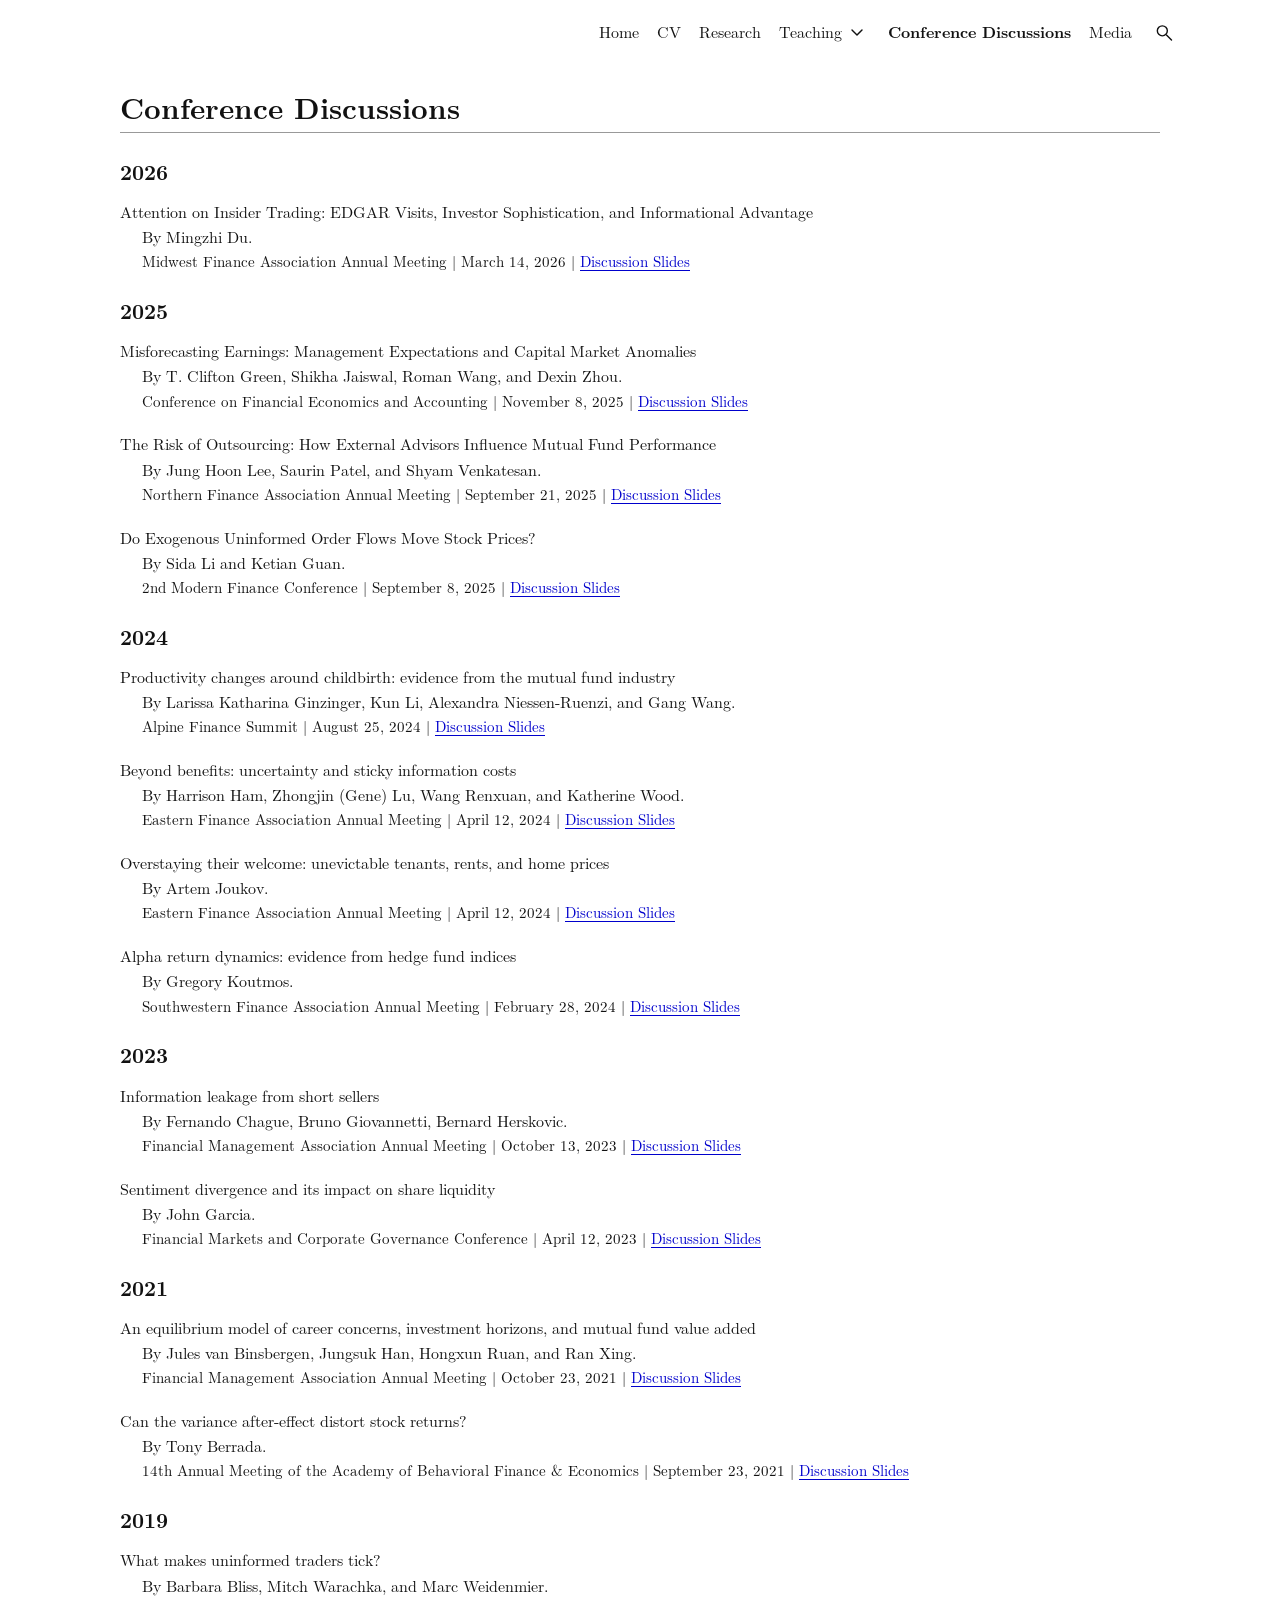
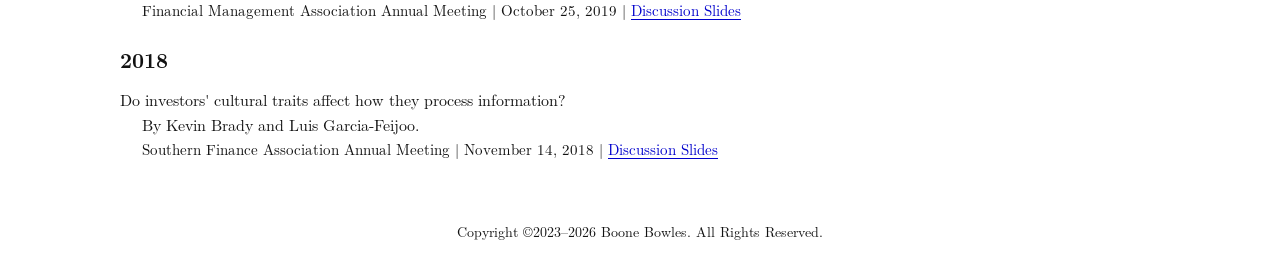
==== conference-discussions/index.html @ 78ef9625 "Update academic website" ====
<!doctype html>
<html lang="en">
<head>
  <meta charset="utf-8">
  <meta name="robots" content="noindex, follow">
  <meta name="viewport" content="width=device-width, initial-scale=1">
  <title>Conference Discussions | Boone Bowles</title>
  <meta name="description" content="Conference paper discussions by Boone Bowles, with discussion slides and links to finance conference programs.">
  <link rel="canonical" href="https://boonebowles.github.io/conference-discussions/">
  <meta property="og:title" content="Conference Discussions | Boone Bowles">
  <meta property="og:description" content="Conference paper discussions by Boone Bowles, with discussion slides and links to finance conference programs.">
  <meta property="og:type" content="website">
  <meta property="og:url" content="https://boonebowles.github.io/conference-discussions/">
  <meta property="og:image" content="https://boonebowles.github.io/assets/boone-bowles.png">
  
  <link rel="icon" href="/assets/favicon.svg" type="image/svg+xml">
  <link rel="stylesheet" href="/assets/fonts/fonts.css?v=7856ff3ea1a6">
  <link rel="stylesheet" href="/assets/site.css?v=01a193c86536">
  <script src="/assets/site.js?v=bcd857349e4c" defer></script>
</head>
<body data-base="">
  <a class="skip-link" href="#main">Skip to main content</a>
  <header class="site-header">
    <button class="icon-button menu-toggle" type="button" aria-label="Open navigation" aria-expanded="false" aria-controls="site-nav" hidden>
      <svg viewBox="0 0 24 24" aria-hidden="true"><path d="M4 6h16M4 12h16M4 18h16"/></svg>
    </button>
    <nav id="site-nav" aria-label="Main navigation">
      <a href="/" data-page="home">Home</a>
      <a href="/assets/boone-bowles-cv.pdf" target="_blank" rel="noopener noreferrer" title="Opens in a new tab">CV</a>
      <a href="/research/" data-page="research">Research</a>
      <div class="nav-teaching">
        <a href="/teaching/" data-page="teaching">Teaching</a>
        <button class="submenu-toggle icon-button" type="button" aria-label="Teaching pages" aria-expanded="false" aria-controls="teaching-menu" hidden>
          <svg viewBox="0 0 24 24" aria-hidden="true"><path d="m6 9 6 6 6-6"/></svg>
        </button>
        <div id="teaching-menu" class="submenu" hidden>
          <a href="/teaching/corporate-finance-mba/">Corporate Finance (MBA)</a>
          <a href="/teaching/finance-for-the-professional-online-mba/">Finance for the Professional (Flex-Online MBA)</a>
          <a href="/teaching/money/">Money &amp; Capital Markets</a>
          <a href="/teaching/boot-camp/">Boot Camp</a>
        </div>
      </div>
      <a href="/conference-discussions/" data-page="conference-discussions" aria-current="page">Conference Discussions</a>
      <a href="/media/" data-page="media">Media</a>
    </nav>
    <button class="icon-button search-toggle" type="button" aria-label="Search this site" hidden>
      <svg viewBox="0 0 24 24" aria-hidden="true"><circle cx="10" cy="10" r="6"/><path d="m15 15 6 6"/></svg>
    </button>
  </header>
  <main id="main" class="content-shell " tabindex="-1">
<h1>Conference Discussions</h1>

<section class="discussion-group" aria-labelledby="year-2026">

<h2 id="year-2026">2026</h2>

<article class="discussion"><p class="discussion-title">Attention on Insider Trading: EDGAR Visits, Investor Sophistication, and Informational Advantage</p><p>By Mingzhi Du.</p><p class="discussion-meta">Midwest Finance Association Annual Meeting | March 14, 2026 | <a href="/assets/slides/discussions/2026-03-14-attention-on-insider-trading.pdf" target="_blank" rel="noopener noreferrer" title="Opens in a new tab">Discussion Slides</a></p></article>

</section>

<section class="discussion-group" aria-labelledby="year-2025">

<h2 id="year-2025">2025</h2>

<article class="discussion"><p class="discussion-title">Misforecasting Earnings: Management Expectations and Capital Market Anomalies</p><p>By T. Clifton Green, Shikha Jaiswal, Roman Wang, and Dexin Zhou.</p><p class="discussion-meta">Conference on Financial Economics and Accounting | November 8, 2025 | <a href="/assets/slides/discussions/2025-11-08-misforecasting-earnings.pdf" target="_blank" rel="noopener noreferrer" title="Opens in a new tab">Discussion Slides</a></p></article>

<article class="discussion"><p class="discussion-title">The Risk of Outsourcing: How External Advisors Influence Mutual Fund Performance</p><p>By Jung Hoon Lee, Saurin Patel, and Shyam Venkatesan.</p><p class="discussion-meta">Northern Finance Association Annual Meeting | September 21, 2025 | <a href="/assets/slides/discussions/2025-09-21-the-risk-of-outsourcing.pdf" target="_blank" rel="noopener noreferrer" title="Opens in a new tab">Discussion Slides</a></p></article>

<article class="discussion"><p class="discussion-title">Do Exogenous Uninformed Order Flows Move Stock Prices?</p><p>By Sida Li and Ketian Guan.</p><p class="discussion-meta">2nd Modern Finance Conference | September 8, 2025 | <a href="/assets/slides/discussions/2025-09-08-uninformed-order-flows.pdf" target="_blank" rel="noopener noreferrer" title="Opens in a new tab">Discussion Slides</a></p></article>

</section>

<section class="discussion-group" aria-labelledby="year-2024">

<h2 id="year-2024">2024</h2>

<article class="discussion"><p class="discussion-title">Productivity changes around childbirth: evidence from the mutual fund industry</p><p>By Larissa Katharina Ginzinger, Kun Li, Alexandra Niessen-Ruenzi, and Gang Wang.</p><p class="discussion-meta">Alpine Finance Summit | August 25, 2024 | <a href="/assets/slides/discussions/2024-08-25-productivity-changes-around-childbirth.pdf" target="_blank" rel="noopener noreferrer" title="Opens in a new tab">Discussion Slides</a></p></article>

<article class="discussion"><p class="discussion-title">Beyond benefits: uncertainty and sticky information costs</p><p>By Harrison Ham, Zhongjin (Gene) Lu, Wang Renxuan, and Katherine Wood.</p><p class="discussion-meta">Eastern Finance Association Annual Meeting | April 12, 2024 | <a href="/assets/slides/discussions/2024-04-12-beyond-benefits.pdf" target="_blank" rel="noopener noreferrer" title="Opens in a new tab">Discussion Slides</a></p></article>

<article class="discussion"><p class="discussion-title">Overstaying their welcome: unevictable tenants, rents, and home prices</p><p>By Artem Joukov.</p><p class="discussion-meta">Eastern Finance Association Annual Meeting | April 12, 2024 | <a href="/assets/slides/discussions/2024-04-12-overstaying-their-welcome.pdf" target="_blank" rel="noopener noreferrer" title="Opens in a new tab">Discussion Slides</a></p></article>

<article class="discussion"><p class="discussion-title">Alpha return dynamics: evidence from hedge fund indices</p><p>By Gregory Koutmos.</p><p class="discussion-meta">Southwestern Finance Association Annual Meeting | February 28, 2024 | <a href="/assets/slides/discussions/2024-02-28-alpha-return-dynamics.pdf" target="_blank" rel="noopener noreferrer" title="Opens in a new tab">Discussion Slides</a></p></article>

</section>

<section class="discussion-group" aria-labelledby="year-2023">

<h2 id="year-2023">2023</h2>

<article class="discussion"><p class="discussion-title">Information leakage from short sellers</p><p>By Fernando Chague, Bruno Giovannetti, Bernard Herskovic.</p><p class="discussion-meta">Financial Management Association Annual Meeting | October 13, 2023 | <a href="/assets/slides/discussions/2023-10-13-information-leakage-from-short-sellers.pdf" target="_blank" rel="noopener noreferrer" title="Opens in a new tab">Discussion Slides</a></p></article>

<article class="discussion"><p class="discussion-title">Sentiment divergence and its impact on share liquidity</p><p>By John Garcia.</p><p class="discussion-meta">Financial Markets and Corporate Governance Conference | April 12, 2023 | <a href="/assets/slides/discussions/2023-04-12-sentiment-divergence-share-liquidity.pdf" target="_blank" rel="noopener noreferrer" title="Opens in a new tab">Discussion Slides</a></p></article>

</section>

<section class="discussion-group" aria-labelledby="year-2021">

<h2 id="year-2021">2021</h2>

<article class="discussion"><p class="discussion-title">An equilibrium model of career concerns, investment horizons, and mutual fund value added</p><p>By Jules van Binsbergen, Jungsuk Han, Hongxun Ruan, and Ran Xing.</p><p class="discussion-meta">Financial Management Association Annual Meeting | October 23, 2021 | <a href="/assets/slides/discussions/2021-10-23-career-concerns-mutual-funds.pdf" target="_blank" rel="noopener noreferrer" title="Opens in a new tab">Discussion Slides</a></p></article>

<article class="discussion"><p class="discussion-title">Can the variance after-effect distort stock returns?</p><p>By Tony Berrada.</p><p class="discussion-meta">14th Annual Meeting of the Academy of Behavioral Finance &amp; Economics | September 23, 2021 | <a href="/assets/slides/discussions/2021-09-23-variance-after-effect.pdf" target="_blank" rel="noopener noreferrer" title="Opens in a new tab">Discussion Slides</a></p></article>

</section>

<section class="discussion-group" aria-labelledby="year-2019">

<h2 id="year-2019">2019</h2>

<article class="discussion"><p class="discussion-title">What makes uninformed traders tick?</p><p>By Barbara Bliss, Mitch Warachka, and Marc Weidenmier.</p><p class="discussion-meta">Financial Management Association Annual Meeting | October 25, 2019 | <a href="/assets/slides/discussions/2019-10-25-uninformed-traders.pdf" target="_blank" rel="noopener noreferrer" title="Opens in a new tab">Discussion Slides</a></p></article>

</section>

<section class="discussion-group" aria-labelledby="year-2018">

<h2 id="year-2018">2018</h2>

<article class="discussion"><p class="discussion-title">Do investors' cultural traits affect how they process information?</p><p>By Kevin Brady and Luis Garcia-Feijoo.</p><p class="discussion-meta">Southern Finance Association Annual Meeting | November 14, 2018 | <a href="/assets/slides/discussions/2018-11-14-cultural-traits-information-processing.pdf" target="_blank" rel="noopener noreferrer" title="Opens in a new tab">Discussion Slides</a></p></article>

</section>
  </main>
  <footer class="site-footer">Copyright ©2023–2026 Boone Bowles. All Rights Reserved.</footer>
  <dialog id="site-search" aria-labelledby="search-title">
    <div class="search-heading"><h2 id="search-title">Search this site</h2><form method="dialog"><button class="icon-button" aria-label="Close search">×</button></form></div>
    <label for="search-input">Search pages, papers, courses, and discussions</label>
    <input id="search-input" type="search" autocomplete="off" placeholder="Search…">
    <p id="search-status" role="status" aria-live="polite"></p>
    <ul id="search-results"></ul>
  </dialog>
</body>
</html>
---- assets/fonts/fonts.css ----
/* Latin Modern is the serif family used by the CV. Local, unmodified fonts. */
@font-face {
  font-family: 'Latin Modern Roman';
  font-style: normal;
  font-weight: 400;
  font-display: swap;
  src: url(lmroman10-regular.otf) format('opentype');
}
@font-face {
  font-family: 'Latin Modern Roman';
  font-style: normal;
  font-weight: 700;
  font-display: swap;
  src: url(lmroman10-bold.otf) format('opentype');
}
@font-face {
  font-family: 'Latin Modern Roman';
  font-style: italic;
  font-weight: 400;
  font-display: swap;
  src: url(lmroman10-italic.otf) format('opentype');
}
---- assets/site.css ----
:root { color-scheme: light; --link: #0000cc; --rule: #999; }
* { box-sizing: border-box; }
html { scroll-padding-top: 80px; }
body { margin: 0; min-height: 100vh; min-height: 100svh; display: flex; flex-direction: column; background: #fff; color: #111; font-family: "Latin Modern Roman", Georgia, serif; font-size: 16px; line-height: 1.45; }
a, a:visited { color: var(--link); text-decoration: underline; text-decoration-thickness: 1px; text-underline-offset: 3px; }
button, input { font: inherit; }
button { cursor: pointer; }
:focus-visible { outline: 2px solid var(--link); outline-offset: 4px; }
[hidden] { display: none !important; }
.skip-link { position: fixed; top: -80px; left: 16px; padding: 12px; background: #fff; z-index: 100; }
.skip-link:focus { top: 8px; }
.site-header { position: sticky; top: 0; z-index: 20; width: 100%; min-height: 64px; display: flex; align-items: center; justify-content: flex-end; gap: 16px; padding: 0 max(24px, calc((100vw - 1080px) / 2)); background: #fff; }
#site-nav { display: flex; align-items: center; gap: 18px; font-size: 16px; }
#site-nav a, #site-nav a:visited { color: inherit; text-decoration: none; }
#site-nav > a, .nav-teaching > a { display: inline-block; padding: 7px 0; white-space: nowrap; }
#site-nav a[aria-current="page"], #site-nav a[data-active="true"] { font-weight: 700; }
.nav-teaching { position: relative; display: flex; align-items: center; gap: 2px; }
.icon-button { display: inline-flex; align-items: center; justify-content: center; border: 0; background: transparent; color: var(--link); width: 32px; height: 40px; padding: 6px; }
.site-header .icon-button { color: inherit; }
.icon-button svg { fill: none; stroke: currentColor; stroke-width: 1.7; stroke-linecap: round; stroke-linejoin: round; width: 21px; height: 21px; }
.submenu-toggle { width: 26px; padding: 3px; }
.submenu { position: absolute; top: 40px; right: 0; width: 320px; padding: 8px 0; background: #fff; border: 1px solid #ddd; box-shadow: 0 3px 10px #0001; }
.submenu a { display: block; padding: 10px 16px; line-height: 1.4; }
.submenu a:hover { background: #f6f6f6; }
.menu-toggle { display: none; }
.content-shell { width: calc(100% - 48px); max-width: 1040px; margin: 0 auto; padding: 26px 0 0; flex: 1 0 auto; }
h1, h2, h3 { font-family: inherit; line-height: 1.2; }
h1, h2 { margin: 0 0 22px; padding-bottom: 7px; border-bottom: 1px solid var(--rule); font-weight: 700; overflow-wrap: break-word; }
h1 { font-size: 29px; }
h2 { font-size: 26px; }
h3 { font-size: 19px; margin: 0 0 7px; font-weight: 700; }
p { margin: 0; }
p + p, ul + p, ol + p { margin-top: 18px; }
ul, ol { margin: 10px 0 0; padding-left: 26px; }
li + li { margin-top: 7px; }
li p, li p + p { margin: 0; }
.page-section + .page-section { margin-top: 36px; }
.page-section > h2 + ul, .page-section > h1 + ul { margin-top: 0; }
.paper { padding-left: 22px; }
.paper + .paper { margin-top: 24px; }
.paper-title { margin-left: -22px; }
.paper p + p { margin-top: 2px; }
.paper .resource-links { margin-top: 5px; }
.resource-links { font-size: 15px; }
.paper-abstract { margin-top: 5px; }
.paper-abstract summary, .instructor-note summary { width: fit-content; color: var(--link); cursor: pointer; font-size: 15px; text-decoration: underline; text-decoration-thickness: 1px; text-underline-offset: 3px; }
.paper-abstract > p, .instructor-note > p { max-width: 85ch; margin-top: 8px; }
.instructor-note { margin-top: 16px; }
.media-item + .media-item { margin-top: 24px; }
.media-meta { font-size: 15px; margin-top: 3px; }
.media-note { margin-top: 5px; }
.course-group { margin-top: 20px; }
.course-group + .course-group { margin-top: 26px; }
.course { margin: 14px 0 0 22px; }
.course-details { margin: 2px 0 0 22px; }
.evaluation-note, .catalog-note, .document-note, .award-note { font-size: 15px; }
.teaching-project + .teaching-project { margin-top: 24px; }
.teaching-project h3 a, .separator { font-weight: 400; }
.teaching-project p { margin-left: 22px; }
.program-line { margin: -10px 0 20px; }
.program-line + p { margin-top: 0; }
.document-note { margin-top: 8px; }
blockquote { margin: 18px 0 0 22px; max-width: 80ch; }
.discussion-group { margin-top: 26px; }
.discussion-group h2 { font-size: 21px; border: 0; margin-bottom: 16px; padding: 0; }
.discussion { margin: 0 0 21px; padding-left: 22px; }
.discussion-title { margin-left: -22px; }
.discussion p + p { margin-top: 2px; }
.discussion-meta { font-size: 15px; }
.home-page { padding-top: 24px; }
.home-layout { display: grid; grid-template-columns: 260px 1fr; gap: 40px; align-items: start; }
.portrait { display: block; width: 100%; height: auto; }
.home-bio { padding-top: 4px; }
.home-bio h1 { font-size: 34px; border: 0; padding: 0; margin-bottom: 18px; }
.home-bio > p, .home-bio > .affiliation { margin: 0 0 22px; }
.home-bio > :last-child { margin-bottom: 0; }
.affiliation p { margin: 0; }
.contact-links { font-size: 15px; }
.home-rule { height: 0; border: 0; border-top: 1px solid var(--rule); margin: 32px 0 0; }
.recent-updates { margin-top: 22px; font-size: 15px; }
.recent-updates h2 { margin-bottom: 14px; padding: 0; border: 0; font-size: 20px; font-weight: 400; }
.update-list { list-style: none; margin: 0; padding: 0; }
.update-list li { display: grid; grid-template-columns: 112px 1fr; gap: 18px; }
.update-list li + li { margin-top: 10px; }
.update-list time { color: #555; }
.update-list p { margin: 0; }
.update-date time, .update-status { display: block; }
.update-status { color: #555; font-size: 14px; font-style: italic; }
.update-program { white-space: nowrap; }
.updates-history-link { margin: 18px 0 0; }
.update-group { margin-top: 30px; }
.update-group .update-list li + li { margin-top: 18px; }
.site-footer { flex: 0 0 auto; padding: 40px 24px 20px; font-size: 14px; text-align: center; }
dialog { width: min(720px, calc(100vw - 32px)); max-height: 85vh; padding: 24px; border: 1px solid #aaa; background: #fff; color: #111; }
dialog::backdrop { background: #0005; }
.search-heading { display: flex; justify-content: space-between; align-items: start; gap: 16px; }
.search-heading h2 { font-size: 25px; border: 0; margin-bottom: 20px; }
.search-heading .icon-button { font: 28px Arial, sans-serif; }
#search-input { display: block; width: 100%; padding: 12px; margin: 12px 0; border: 1px solid #777; border-radius: 0; font-size: 16px; }
#search-results { list-style: none; padding: 0; }
#search-results li { margin: 20px 0; }
#search-results p { margin: 8px 0 0; }
#search-status { margin: 0; }
.not-found p { margin-top: 24px; }
@media (max-width: 767px) {
  body { font-size: 15px; }
  .site-header { min-height: 56px; justify-content: space-between; padding: 0 16px; }
  .menu-toggle { display: inline-flex; }
  body.js #site-nav { display: none; position: fixed; top: 56px; bottom: 0; left: 0; width: min(320px, 90vw); padding: 16px; align-items: stretch; flex-direction: column; gap: 8px; overflow-y: auto; background: #fff; box-shadow: 3px 5px 12px #0002; }
  body.js #site-nav.is-open { display: flex; }
  body:not(.js) #site-nav { flex-wrap: wrap; gap: 0; }
  #site-nav > a, .nav-teaching > a { white-space: normal; padding: 12px; }
  .nav-teaching { flex-wrap: wrap; }
  .nav-teaching > a { flex: 1; }
  .submenu { position: static; width: 100%; padding: 0 0 0 12px; box-shadow: none; border: 0; }
  .submenu a { padding: 12px; }
  .content-shell { padding-top: 20px; }
  h1 { font-size: 27px; }
  h2 { font-size: 24px; }
  .home-page { padding-top: 12px; }
  .home-layout { display: block; }
  .portrait { width: 70%; max-width: 245px; margin: 0 auto 26px; }
  .home-bio { padding: 0; }
  .home-bio h1 { font-size: 32px; }
  .home-bio > p, .home-bio > .affiliation { margin-bottom: 20px; }
  .home-rule { margin-top: 28px; }
  .update-list li { grid-template-columns: 1fr; gap: 2px; }
  .update-list li + li { margin-top: 14px; }
  .contact-links { font-size: 15px; }
  .site-footer { padding: 32px 16px 16px; font-size: 13px; }
  .content-shell a { overflow-wrap: anywhere; }
  .paper, .discussion { padding-left: 14px; }
  .paper-title, .discussion-title { margin-left: -14px; }
  .course { margin-left: 0; }
  .course-details, .teaching-project p, blockquote { margin-left: 14px; }
}
@media print {
  .site-header, dialog, .skip-link { display: none; }
  .content-shell { max-width: none; width: 100%; }
  .site-footer { margin-top: 32px; }
}
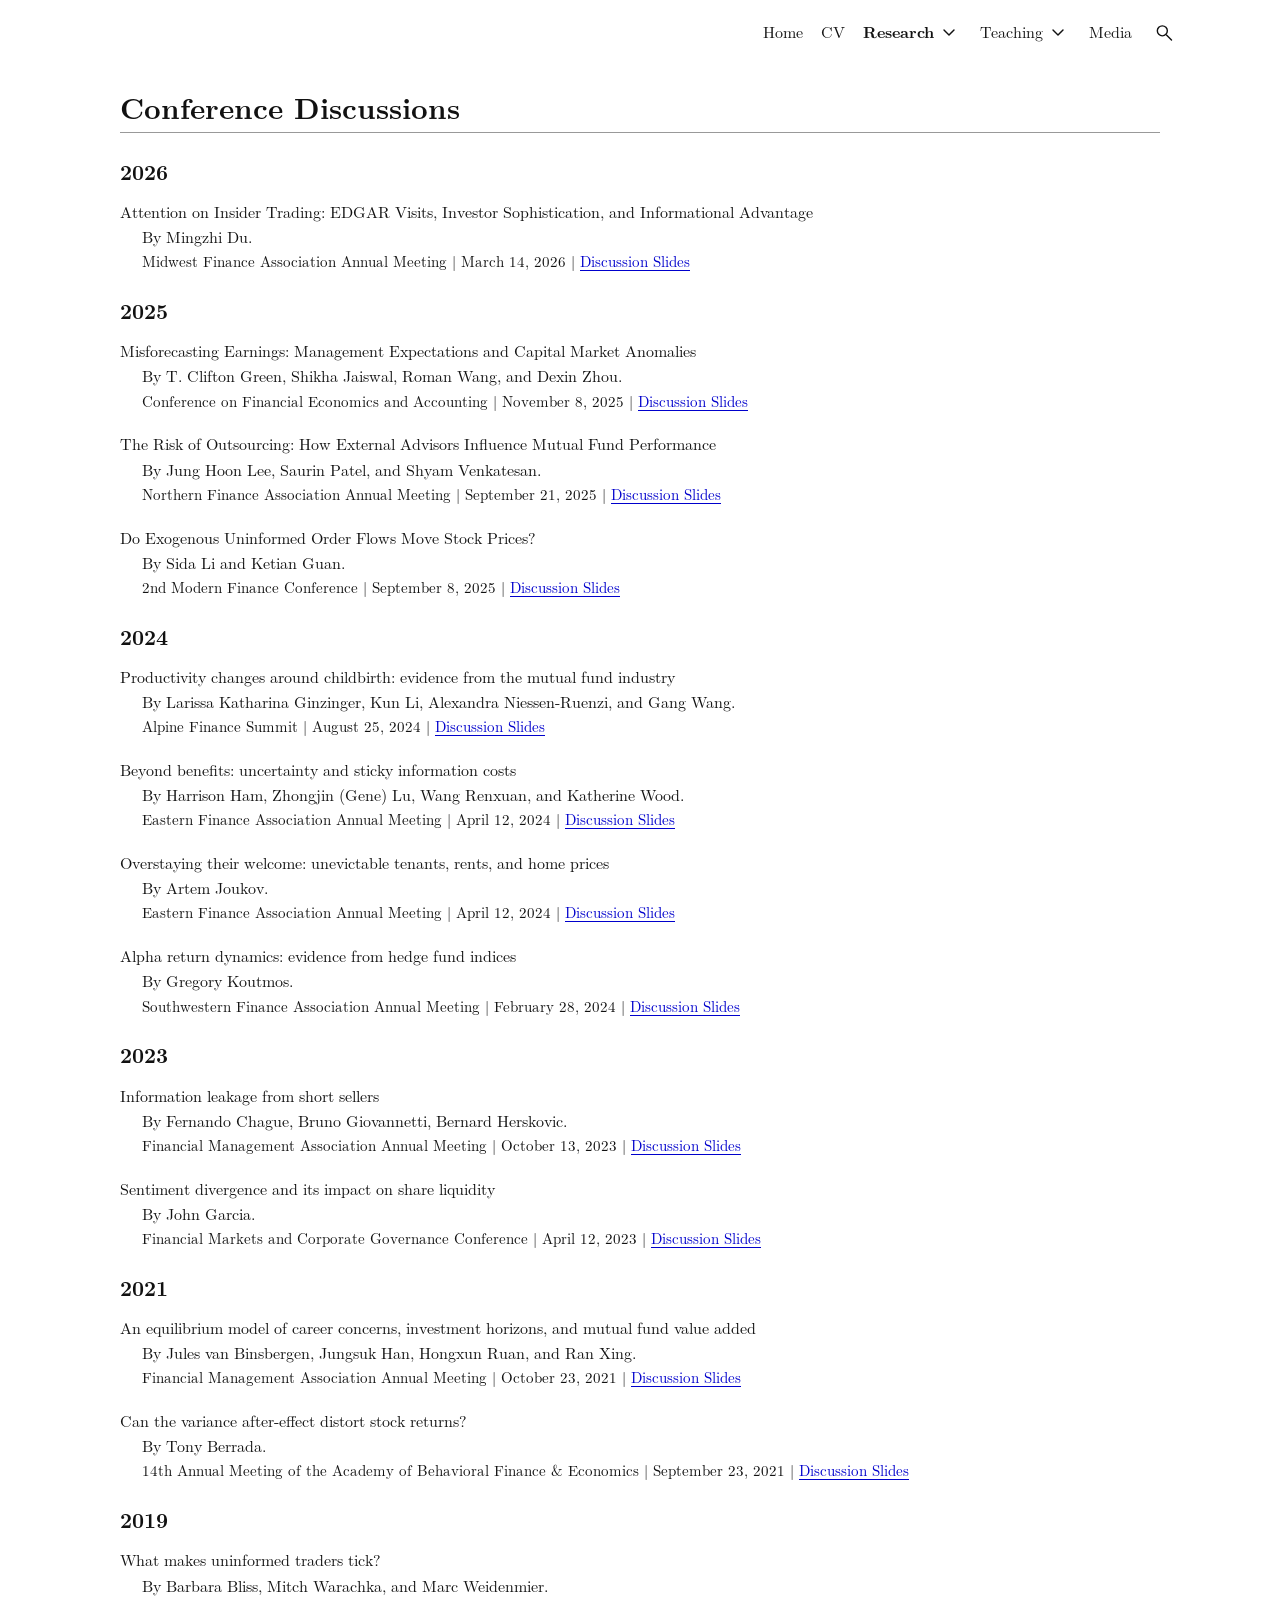
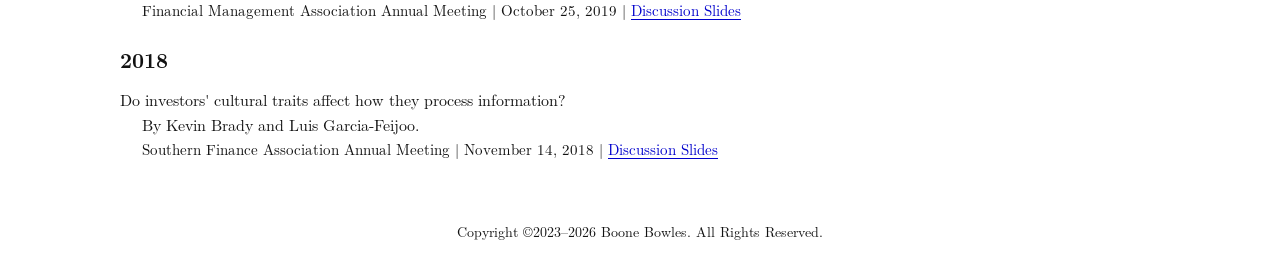
==== commit 9687f800: "Update academic website" ====
--- a/conference-discussions/index.html
+++ b/conference-discussions/index.html
@@ -2,21 +2,37 @@
 <html lang="en">
 <head>
   <meta charset="utf-8">
-  <meta name="robots" content="noindex, follow">
+  <script>
+  (() => {
+    if (!["www.boonebowles.com", "boonebowles.com"].includes(window.location.hostname)) return;
+    window.dataLayer = window.dataLayer || [];
+    window.gtag = function () { window.dataLayer.push(arguments); };
+    window.gtag('js', new Date());
+    window.gtag('config', 'G-X4S28CE4ZL', {
+      allow_google_signals: false,
+      allow_ad_personalization_signals: false,
+      cookie_domain: 'none'
+    });
+    const tag = document.createElement('script');
+    tag.async = true;
+    tag.src = 'https://www.googletagmanager.com/gtag/js?id=G-X4S28CE4ZL';
+    document.head.appendChild(tag);
+  })();
+  </script>
   <meta name="viewport" content="width=device-width, initial-scale=1">
   <title>Conference Discussions | Boone Bowles</title>
   <meta name="description" content="Conference paper discussions by Boone Bowles, with discussion slides and links to finance conference programs.">
-  <link rel="canonical" href="https://boonebowles.github.io/conference-discussions/">
+  <link rel="canonical" href="https://www.boonebowles.com/conference-discussions/">
   <meta property="og:title" content="Conference Discussions | Boone Bowles">
   <meta property="og:description" content="Conference paper discussions by Boone Bowles, with discussion slides and links to finance conference programs.">
   <meta property="og:type" content="website">
-  <meta property="og:url" content="https://boonebowles.github.io/conference-discussions/">
-  <meta property="og:image" content="https://boonebowles.github.io/assets/boone-bowles.png">
+  <meta property="og:url" content="https://www.boonebowles.com/conference-discussions/">
+  <meta property="og:image" content="https://www.boonebowles.com/assets/boone-bowles.png">
   
   <link rel="icon" href="/assets/favicon.svg" type="image/svg+xml">
   <link rel="stylesheet" href="/assets/fonts/fonts.css?v=7856ff3ea1a6">
-  <link rel="stylesheet" href="/assets/site.css?v=01a193c86536">
-  <script src="/assets/site.js?v=bcd857349e4c" defer></script>
+  <link rel="stylesheet" href="/assets/site.css?v=4bd4436f61a7">
+  <script src="/assets/site.js?v=d1ee5a890637" defer></script>
 </head>
 <body data-base="">
   <a class="skip-link" href="#main">Skip to main content</a>
@@ -27,8 +43,16 @@
     <nav id="site-nav" aria-label="Main navigation">
       <a href="/" data-page="home">Home</a>
       <a href="/assets/boone-bowles-cv.pdf" target="_blank" rel="noopener noreferrer" title="Opens in a new tab">CV</a>
-      <a href="/research/" data-page="research">Research</a>
-      <div class="nav-teaching">
+      <div class="nav-group">
+        <a href="/research/" data-page="research" data-active="true">Research</a>
+        <button class="submenu-toggle icon-button" type="button" aria-label="Research pages" aria-expanded="false" aria-controls="research-menu" hidden>
+          <svg viewBox="0 0 24 24" aria-hidden="true"><path d="m6 9 6 6 6-6"/></svg>
+        </button>
+        <div id="research-menu" class="submenu" hidden>
+          <a href="/conference-discussions/" data-page="conference-discussions" aria-current="page">Conference Discussions</a>
+        </div>
+      </div>
+      <div class="nav-group">
         <a href="/teaching/" data-page="teaching">Teaching</a>
         <button class="submenu-toggle icon-button" type="button" aria-label="Teaching pages" aria-expanded="false" aria-controls="teaching-menu" hidden>
           <svg viewBox="0 0 24 24" aria-hidden="true"><path d="m6 9 6 6 6-6"/></svg>
@@ -40,7 +64,6 @@
           <a href="/teaching/boot-camp/">Boot Camp</a>
         </div>
       </div>
-      <a href="/conference-discussions/" data-page="conference-discussions" aria-current="page">Conference Discussions</a>
       <a href="/media/" data-page="media">Media</a>
     </nav>
     <button class="icon-button search-toggle" type="button" aria-label="Search this site" hidden>
--- a/assets/site.css
+++ b/assets/site.css
@@ -12,9 +12,9 @@
 .site-header { position: sticky; top: 0; z-index: 20; width: 100%; min-height: 64px; display: flex; align-items: center; justify-content: flex-end; gap: 16px; padding: 0 max(24px, calc((100vw - 1080px) / 2)); background: #fff; }
 #site-nav { display: flex; align-items: center; gap: 18px; font-size: 16px; }
 #site-nav a, #site-nav a:visited { color: inherit; text-decoration: none; }
-#site-nav > a, .nav-teaching > a { display: inline-block; padding: 7px 0; white-space: nowrap; }
+#site-nav > a, .nav-group > a { display: inline-block; padding: 7px 0; white-space: nowrap; }
 #site-nav a[aria-current="page"], #site-nav a[data-active="true"] { font-weight: 700; }
-.nav-teaching { position: relative; display: flex; align-items: center; gap: 2px; }
+.nav-group { position: relative; display: flex; align-items: center; gap: 2px; }
 .icon-button { display: inline-flex; align-items: center; justify-content: center; border: 0; background: transparent; color: var(--link); width: 32px; height: 40px; padding: 6px; }
 .site-header .icon-button { color: inherit; }
 .icon-button svg { fill: none; stroke: currentColor; stroke-width: 1.7; stroke-linecap: round; stroke-linejoin: round; width: 21px; height: 21px; }
@@ -42,6 +42,14 @@
 .paper p + p { margin-top: 2px; }
 .paper .resource-links { margin-top: 5px; }
 .resource-links { font-size: 15px; }
+.paper-citation, .paper-citation summary { display: inline; }
+.paper-citation summary { color: var(--link); cursor: pointer; text-decoration: underline; text-decoration-thickness: 1px; text-underline-offset: 3px; list-style: none; }
+.paper-citation summary::-webkit-details-marker { display: none; }
+.citation-panel { margin: 10px 0 12px; padding: 12px 14px; border: 1px solid #ddd; }
+.citation-panel label, .citation-label { display: block; margin-bottom: 5px; }
+.citation-panel textarea { display: block; width: 100%; min-height: 8em; margin: 0 0 12px; padding: 10px; resize: vertical; border: 1px solid #ccc; border-radius: 0; background: #fafafa; color: inherit; font: 13px/1.5 ui-monospace, "Cascadia Code", "Liberation Mono", monospace; }
+.apa-citation { overflow-wrap: anywhere; }
+@media (max-width: 767px) { .citation-panel textarea { font-size: 16px; } }
 .paper-abstract { margin-top: 5px; }
 .paper-abstract summary, .instructor-note summary { width: fit-content; color: var(--link); cursor: pointer; font-size: 15px; text-decoration: underline; text-decoration-thickness: 1px; text-underline-offset: 3px; }
 .paper-abstract > p, .instructor-note > p { max-width: 85ch; margin-top: 8px; }
@@ -109,9 +117,9 @@
   body.js #site-nav { display: none; position: fixed; top: 56px; bottom: 0; left: 0; width: min(320px, 90vw); padding: 16px; align-items: stretch; flex-direction: column; gap: 8px; overflow-y: auto; background: #fff; box-shadow: 3px 5px 12px #0002; }
   body.js #site-nav.is-open { display: flex; }
   body:not(.js) #site-nav { flex-wrap: wrap; gap: 0; }
-  #site-nav > a, .nav-teaching > a { white-space: normal; padding: 12px; }
-  .nav-teaching { flex-wrap: wrap; }
-  .nav-teaching > a { flex: 1; }
+  #site-nav > a, .nav-group > a { white-space: normal; padding: 12px; }
+  .nav-group { flex-wrap: wrap; }
+  .nav-group > a { flex: 1; }
   .submenu { position: static; width: 100%; padding: 0 0 0 12px; box-shadow: none; border: 0; }
   .submenu a { padding: 12px; }
   .content-shell { padding-top: 20px; }
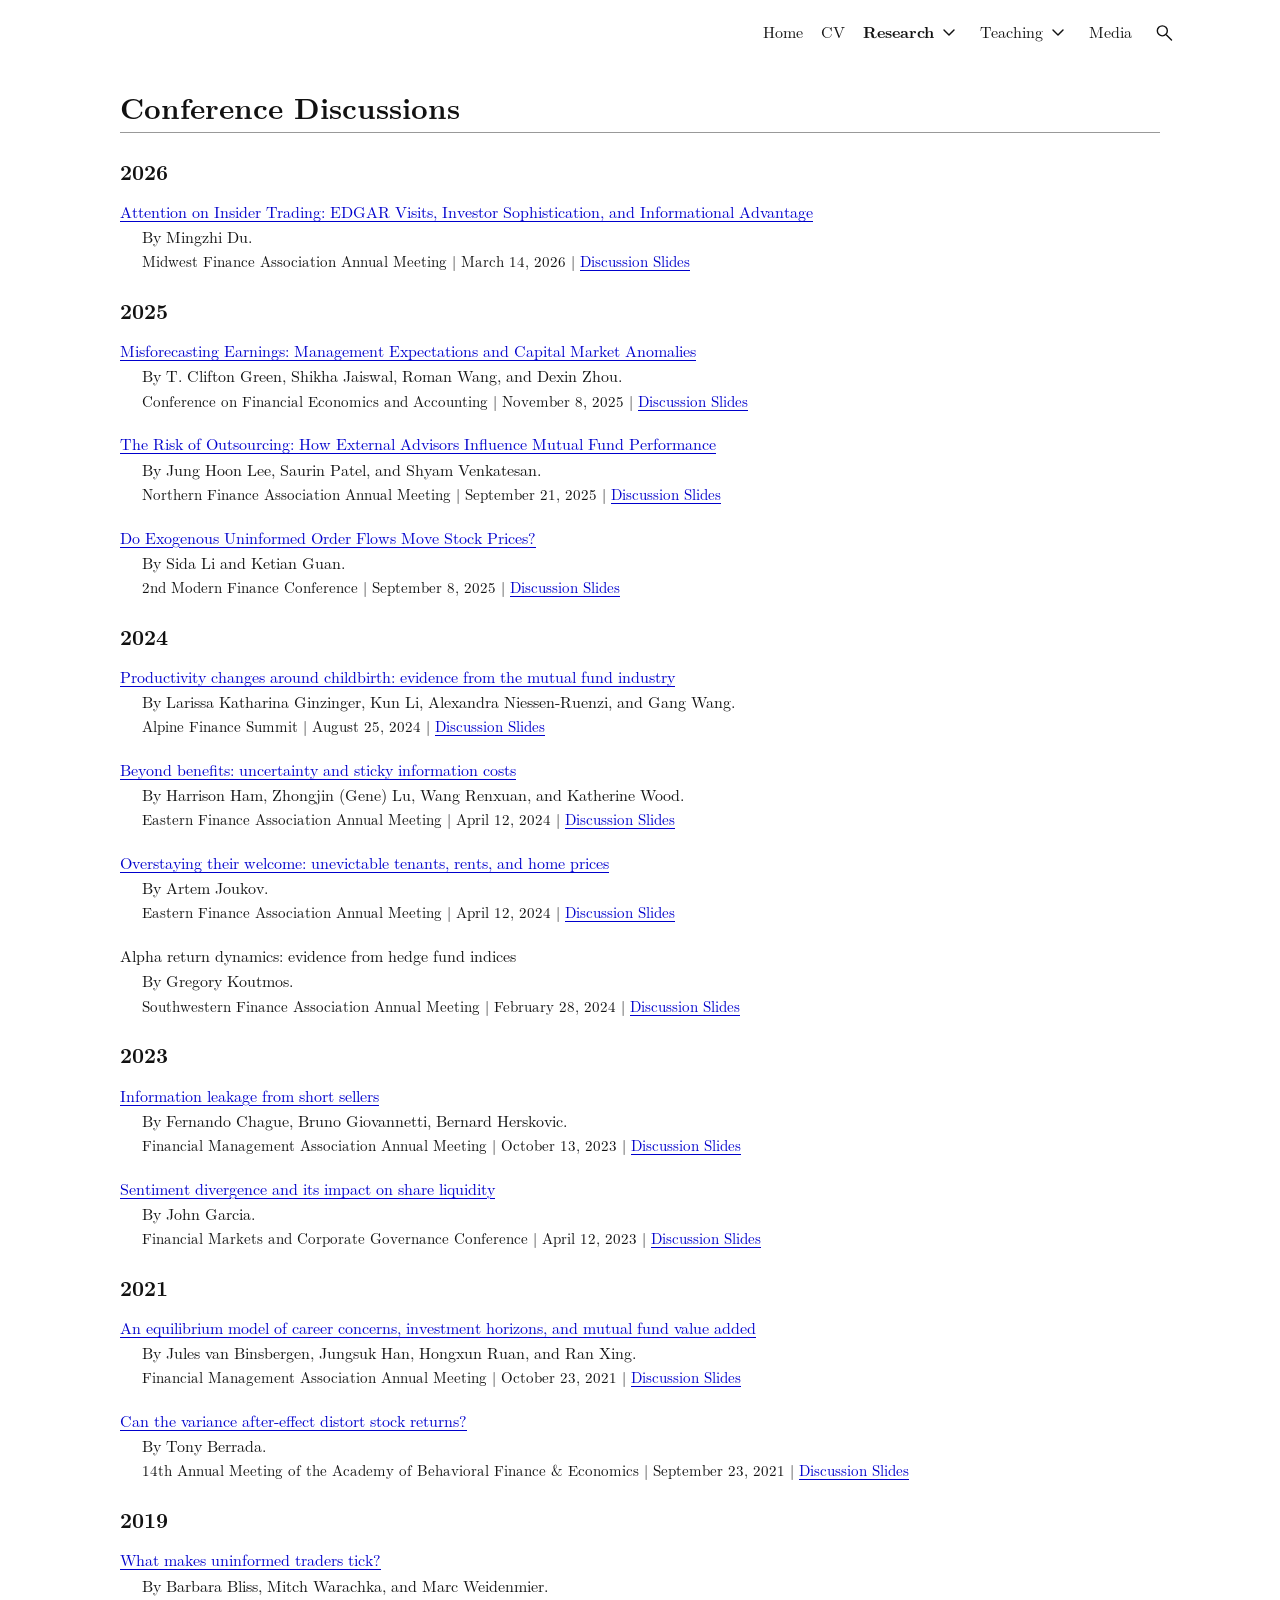
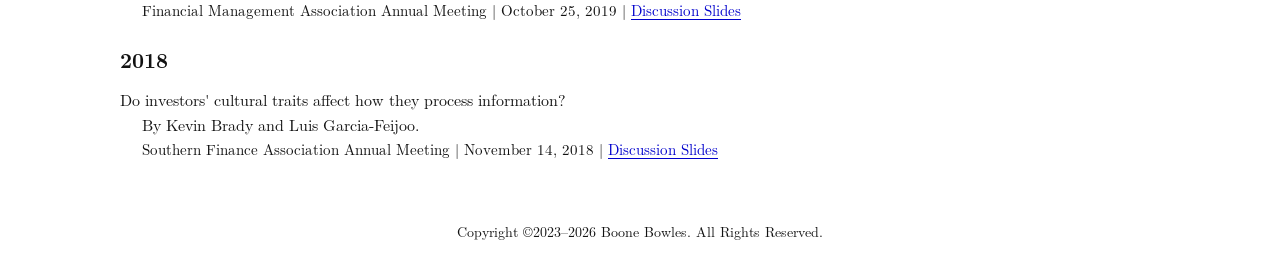
==== commit 8bfce39f: "Update academic website" ====
--- a/conference-discussions/index.html
+++ b/conference-discussions/index.html
@@ -21,18 +21,18 @@
   </script>
   <meta name="viewport" content="width=device-width, initial-scale=1">
   <title>Conference Discussions | Boone Bowles</title>
-  <meta name="description" content="Conference paper discussions by Boone Bowles, with discussion slides and links to finance conference programs.">
+  <meta name="description" content="Conference paper discussions by Boone Bowles, with paper links and discussion slides.">
   <link rel="canonical" href="https://www.boonebowles.com/conference-discussions/">
   <meta property="og:title" content="Conference Discussions | Boone Bowles">
-  <meta property="og:description" content="Conference paper discussions by Boone Bowles, with discussion slides and links to finance conference programs.">
+  <meta property="og:description" content="Conference paper discussions by Boone Bowles, with paper links and discussion slides.">
   <meta property="og:type" content="website">
   <meta property="og:url" content="https://www.boonebowles.com/conference-discussions/">
   <meta property="og:image" content="https://www.boonebowles.com/assets/boone-bowles.png">
   
   <link rel="icon" href="/assets/favicon.svg" type="image/svg+xml">
   <link rel="stylesheet" href="/assets/fonts/fonts.css?v=7856ff3ea1a6">
-  <link rel="stylesheet" href="/assets/site.css?v=4bd4436f61a7">
-  <script src="/assets/site.js?v=d1ee5a890637" defer></script>
+  <link rel="stylesheet" href="/assets/site.css?v=bf4031425511">
+  <script src="/assets/site.js?v=196332033d16" defer></script>
 </head>
 <body data-base="">
   <a class="skip-link" href="#main">Skip to main content</a>
@@ -77,7 +77,7 @@
 
 <h2 id="year-2026">2026</h2>
 
-<article class="discussion"><p class="discussion-title">Attention on Insider Trading: EDGAR Visits, Investor Sophistication, and Informational Advantage</p><p>By Mingzhi Du.</p><p class="discussion-meta">Midwest Finance Association Annual Meeting | March 14, 2026 | <a href="/assets/slides/discussions/2026-03-14-attention-on-insider-trading.pdf" target="_blank" rel="noopener noreferrer" title="Opens in a new tab">Discussion Slides</a></p></article>
+<article class="discussion"><p class="discussion-title"><a href="https://auetd.auburn.edu/handle/10415/9842" target="_blank" rel="noopener noreferrer" title="Opens in a new tab">Attention on Insider Trading: EDGAR Visits, Investor Sophistication, and Informational Advantage</a></p><p>By Mingzhi Du.</p><p class="discussion-meta">Midwest Finance Association Annual Meeting | March 14, 2026 | <a href="/assets/slides/discussions/2026-03-14-attention-on-insider-trading.pdf" target="_blank" rel="noopener noreferrer" title="Opens in a new tab">Discussion Slides</a></p></article>
 
 </section>
 
@@ -85,11 +85,11 @@
 
 <h2 id="year-2025">2025</h2>
 
-<article class="discussion"><p class="discussion-title">Misforecasting Earnings: Management Expectations and Capital Market Anomalies</p><p>By T. Clifton Green, Shikha Jaiswal, Roman Wang, and Dexin Zhou.</p><p class="discussion-meta">Conference on Financial Economics and Accounting | November 8, 2025 | <a href="/assets/slides/discussions/2025-11-08-misforecasting-earnings.pdf" target="_blank" rel="noopener noreferrer" title="Opens in a new tab">Discussion Slides</a></p></article>
+<article class="discussion"><p class="discussion-title"><a href="https://papers.ssrn.com/sol3/papers.cfm?abstract_id=3907024" target="_blank" rel="noopener noreferrer" title="Opens in a new tab">Misforecasting Earnings: Management Expectations and Capital Market Anomalies</a></p><p>By T. Clifton Green, Shikha Jaiswal, Roman Wang, and Dexin Zhou.</p><p class="discussion-meta">Conference on Financial Economics and Accounting | November 8, 2025 | <a href="/assets/slides/discussions/2025-11-08-misforecasting-earnings.pdf" target="_blank" rel="noopener noreferrer" title="Opens in a new tab">Discussion Slides</a></p></article>
 
-<article class="discussion"><p class="discussion-title">The Risk of Outsourcing: How External Advisors Influence Mutual Fund Performance</p><p>By Jung Hoon Lee, Saurin Patel, and Shyam Venkatesan.</p><p class="discussion-meta">Northern Finance Association Annual Meeting | September 21, 2025 | <a href="/assets/slides/discussions/2025-09-21-the-risk-of-outsourcing.pdf" target="_blank" rel="noopener noreferrer" title="Opens in a new tab">Discussion Slides</a></p></article>
+<article class="discussion"><p class="discussion-title"><a href="https://doi.org/10.1017/S0022109026103287" target="_blank" rel="noopener noreferrer" title="Opens in a new tab">The Risk of Outsourcing: How External Advisors Influence Mutual Fund Performance</a></p><p>By Jung Hoon Lee, Saurin Patel, and Shyam Venkatesan.</p><p class="discussion-meta">Northern Finance Association Annual Meeting | September 21, 2025 | <a href="/assets/slides/discussions/2025-09-21-the-risk-of-outsourcing.pdf" target="_blank" rel="noopener noreferrer" title="Opens in a new tab">Discussion Slides</a></p></article>
 
-<article class="discussion"><p class="discussion-title">Do Exogenous Uninformed Order Flows Move Stock Prices?</p><p>By Sida Li and Ketian Guan.</p><p class="discussion-meta">2nd Modern Finance Conference | September 8, 2025 | <a href="/assets/slides/discussions/2025-09-08-uninformed-order-flows.pdf" target="_blank" rel="noopener noreferrer" title="Opens in a new tab">Discussion Slides</a></p></article>
+<article class="discussion"><p class="discussion-title"><a href="https://papers.ssrn.com/sol3/papers.cfm?abstract_id=4961672" target="_blank" rel="noopener noreferrer" title="Opens in a new tab">Do Exogenous Uninformed Order Flows Move Stock Prices?</a></p><p>By Sida Li and Ketian Guan.</p><p class="discussion-meta">2nd Modern Finance Conference | September 8, 2025 | <a href="/assets/slides/discussions/2025-09-08-uninformed-order-flows.pdf" target="_blank" rel="noopener noreferrer" title="Opens in a new tab">Discussion Slides</a></p></article>
 
 </section>
 
@@ -97,11 +97,11 @@
 
 <h2 id="year-2024">2024</h2>
 
-<article class="discussion"><p class="discussion-title">Productivity changes around childbirth: evidence from the mutual fund industry</p><p>By Larissa Katharina Ginzinger, Kun Li, Alexandra Niessen-Ruenzi, and Gang Wang.</p><p class="discussion-meta">Alpine Finance Summit | August 25, 2024 | <a href="/assets/slides/discussions/2024-08-25-productivity-changes-around-childbirth.pdf" target="_blank" rel="noopener noreferrer" title="Opens in a new tab">Discussion Slides</a></p></article>
+<article class="discussion"><p class="discussion-title"><a href="https://papers.ssrn.com/sol3/papers.cfm?abstract_id=4751722" target="_blank" rel="noopener noreferrer" title="Opens in a new tab">Productivity changes around childbirth: evidence from the mutual fund industry</a></p><p>By Larissa Katharina Ginzinger, Kun Li, Alexandra Niessen-Ruenzi, and Gang Wang.</p><p class="discussion-meta">Alpine Finance Summit | August 25, 2024 | <a href="/assets/slides/discussions/2024-08-25-productivity-changes-around-childbirth.pdf" target="_blank" rel="noopener noreferrer" title="Opens in a new tab">Discussion Slides</a></p></article>
 
-<article class="discussion"><p class="discussion-title">Beyond benefits: uncertainty and sticky information costs</p><p>By Harrison Ham, Zhongjin (Gene) Lu, Wang Renxuan, and Katherine Wood.</p><p class="discussion-meta">Eastern Finance Association Annual Meeting | April 12, 2024 | <a href="/assets/slides/discussions/2024-04-12-beyond-benefits.pdf" target="_blank" rel="noopener noreferrer" title="Opens in a new tab">Discussion Slides</a></p></article>
+<article class="discussion"><p class="discussion-title"><a href="https://papers.ssrn.com/sol3/papers.cfm?abstract_id=4603224" target="_blank" rel="noopener noreferrer" title="Opens in a new tab">Beyond benefits: uncertainty and sticky information costs</a></p><p>By Harrison Ham, Zhongjin (Gene) Lu, Wang Renxuan, and Katherine Wood.</p><p class="discussion-meta">Eastern Finance Association Annual Meeting | April 12, 2024 | <a href="/assets/slides/discussions/2024-04-12-beyond-benefits.pdf" target="_blank" rel="noopener noreferrer" title="Opens in a new tab">Discussion Slides</a></p></article>
 
-<article class="discussion"><p class="discussion-title">Overstaying their welcome: unevictable tenants, rents, and home prices</p><p>By Artem Joukov.</p><p class="discussion-meta">Eastern Finance Association Annual Meeting | April 12, 2024 | <a href="/assets/slides/discussions/2024-04-12-overstaying-their-welcome.pdf" target="_blank" rel="noopener noreferrer" title="Opens in a new tab">Discussion Slides</a></p></article>
+<article class="discussion"><p class="discussion-title"><a href="https://papers.ssrn.com/sol3/papers.cfm?abstract_id=4562749" target="_blank" rel="noopener noreferrer" title="Opens in a new tab">Overstaying their welcome: unevictable tenants, rents, and home prices</a></p><p>By Artem Joukov.</p><p class="discussion-meta">Eastern Finance Association Annual Meeting | April 12, 2024 | <a href="/assets/slides/discussions/2024-04-12-overstaying-their-welcome.pdf" target="_blank" rel="noopener noreferrer" title="Opens in a new tab">Discussion Slides</a></p></article>
 
 <article class="discussion"><p class="discussion-title">Alpha return dynamics: evidence from hedge fund indices</p><p>By Gregory Koutmos.</p><p class="discussion-meta">Southwestern Finance Association Annual Meeting | February 28, 2024 | <a href="/assets/slides/discussions/2024-02-28-alpha-return-dynamics.pdf" target="_blank" rel="noopener noreferrer" title="Opens in a new tab">Discussion Slides</a></p></article>
 
@@ -111,9 +111,9 @@
 
 <h2 id="year-2023">2023</h2>
 
-<article class="discussion"><p class="discussion-title">Information leakage from short sellers</p><p>By Fernando Chague, Bruno Giovannetti, Bernard Herskovic.</p><p class="discussion-meta">Financial Management Association Annual Meeting | October 13, 2023 | <a href="/assets/slides/discussions/2023-10-13-information-leakage-from-short-sellers.pdf" target="_blank" rel="noopener noreferrer" title="Opens in a new tab">Discussion Slides</a></p></article>
+<article class="discussion"><p class="discussion-title"><a href="https://papers.ssrn.com/sol3/papers.cfm?abstract_id=4354330" target="_blank" rel="noopener noreferrer" title="Opens in a new tab">Information leakage from short sellers</a></p><p>By Fernando Chague, Bruno Giovannetti, Bernard Herskovic.</p><p class="discussion-meta">Financial Management Association Annual Meeting | October 13, 2023 | <a href="/assets/slides/discussions/2023-10-13-information-leakage-from-short-sellers.pdf" target="_blank" rel="noopener noreferrer" title="Opens in a new tab">Discussion Slides</a></p></article>
 
-<article class="discussion"><p class="discussion-title">Sentiment divergence and its impact on share liquidity</p><p>By John Garcia.</p><p class="discussion-meta">Financial Markets and Corporate Governance Conference | April 12, 2023 | <a href="/assets/slides/discussions/2023-04-12-sentiment-divergence-share-liquidity.pdf" target="_blank" rel="noopener noreferrer" title="Opens in a new tab">Discussion Slides</a></p></article>
+<article class="discussion"><p class="discussion-title"><a href="https://doi.org/10.5281/zenodo.14957129" target="_blank" rel="noopener noreferrer" title="Opens in a new tab">Sentiment divergence and its impact on share liquidity</a></p><p>By John Garcia.</p><p class="discussion-meta">Financial Markets and Corporate Governance Conference | April 12, 2023 | <a href="/assets/slides/discussions/2023-04-12-sentiment-divergence-share-liquidity.pdf" target="_blank" rel="noopener noreferrer" title="Opens in a new tab">Discussion Slides</a></p></article>
 
 </section>
 
@@ -121,9 +121,9 @@
 
 <h2 id="year-2021">2021</h2>
 
-<article class="discussion"><p class="discussion-title">An equilibrium model of career concerns, investment horizons, and mutual fund value added</p><p>By Jules van Binsbergen, Jungsuk Han, Hongxun Ruan, and Ran Xing.</p><p class="discussion-meta">Financial Management Association Annual Meeting | October 23, 2021 | <a href="/assets/slides/discussions/2021-10-23-career-concerns-mutual-funds.pdf" target="_blank" rel="noopener noreferrer" title="Opens in a new tab">Discussion Slides</a></p></article>
+<article class="discussion"><p class="discussion-title"><a href="https://papers.ssrn.com/sol3/papers.cfm?abstract_id=3920863" target="_blank" rel="noopener noreferrer" title="Opens in a new tab">An equilibrium model of career concerns, investment horizons, and mutual fund value added</a></p><p>By Jules van Binsbergen, Jungsuk Han, Hongxun Ruan, and Ran Xing.</p><p class="discussion-meta">Financial Management Association Annual Meeting | October 23, 2021 | <a href="/assets/slides/discussions/2021-10-23-career-concerns-mutual-funds.pdf" target="_blank" rel="noopener noreferrer" title="Opens in a new tab">Discussion Slides</a></p></article>
 
-<article class="discussion"><p class="discussion-title">Can the variance after-effect distort stock returns?</p><p>By Tony Berrada.</p><p class="discussion-meta">14th Annual Meeting of the Academy of Behavioral Finance &amp; Economics | September 23, 2021 | <a href="/assets/slides/discussions/2021-09-23-variance-after-effect.pdf" target="_blank" rel="noopener noreferrer" title="Opens in a new tab">Discussion Slides</a></p></article>
+<article class="discussion"><p class="discussion-title"><a href="https://papers.ssrn.com/sol3/papers.cfm?abstract_id=3791562" target="_blank" rel="noopener noreferrer" title="Opens in a new tab">Can the variance after-effect distort stock returns?</a></p><p>By Tony Berrada.</p><p class="discussion-meta">14th Annual Meeting of the Academy of Behavioral Finance &amp; Economics | September 23, 2021 | <a href="/assets/slides/discussions/2021-09-23-variance-after-effect.pdf" target="_blank" rel="noopener noreferrer" title="Opens in a new tab">Discussion Slides</a></p></article>
 
 </section>
 
@@ -131,7 +131,7 @@
 
 <h2 id="year-2019">2019</h2>
 
-<article class="discussion"><p class="discussion-title">What makes uninformed traders tick?</p><p>By Barbara Bliss, Mitch Warachka, and Marc Weidenmier.</p><p class="discussion-meta">Financial Management Association Annual Meeting | October 25, 2019 | <a href="/assets/slides/discussions/2019-10-25-uninformed-traders.pdf" target="_blank" rel="noopener noreferrer" title="Opens in a new tab">Discussion Slides</a></p></article>
+<article class="discussion"><p class="discussion-title"><a href="https://papers.ssrn.com/sol3/papers.cfm?abstract_id=2728540" target="_blank" rel="noopener noreferrer" title="Opens in a new tab">What makes uninformed traders tick?</a></p><p>By Barbara Bliss, Mitch Warachka, and Marc Weidenmier.</p><p class="discussion-meta">Financial Management Association Annual Meeting | October 25, 2019 | <a href="/assets/slides/discussions/2019-10-25-uninformed-traders.pdf" target="_blank" rel="noopener noreferrer" title="Opens in a new tab">Discussion Slides</a></p></article>
 
 </section>
 
--- a/assets/site.css
+++ b/assets/site.css
@@ -47,16 +47,27 @@
 .paper-citation summary::-webkit-details-marker { display: none; }
 .citation-panel { margin: 10px 0 12px; padding: 12px 14px; border: 1px solid #ddd; }
 .citation-panel label, .citation-label { display: block; margin-bottom: 5px; }
+.citation-heading { display: flex; align-items: baseline; flex-wrap: wrap; gap: 6px 14px; margin-bottom: 5px; }
+.citation-heading label { margin-bottom: 0; }
+.copy-bibtex, .copy-email { padding: 3px 0; border: 0; background: transparent; color: var(--link); text-decoration: underline; text-decoration-thickness: 1px; text-underline-offset: 3px; }
+.copy-status { color: #555; }
 .citation-panel textarea { display: block; width: 100%; min-height: 8em; margin: 0 0 12px; padding: 10px; resize: vertical; border: 1px solid #ccc; border-radius: 0; background: #fafafa; color: inherit; font: 13px/1.5 ui-monospace, "Cascadia Code", "Liberation Mono", monospace; }
 .apa-citation { overflow-wrap: anywhere; }
 @media (max-width: 767px) { .citation-panel textarea { font-size: 16px; } }
-.paper-abstract { margin-top: 5px; }
-.paper-abstract summary, .instructor-note summary { width: fit-content; color: var(--link); cursor: pointer; font-size: 15px; text-decoration: underline; text-decoration-thickness: 1px; text-underline-offset: 3px; }
-.paper-abstract > p, .instructor-note > p { max-width: 85ch; margin-top: 8px; }
+.paper-descriptions { display: grid; grid-template-columns: max-content max-content 1fr; align-items: baseline; gap: 8px 6px; margin-top: 5px; }
+.paper-descriptions details, .paper-descriptions details::details-content { display: contents; }
+.paper-descriptions details:not([open]) > p { display: none; }
+.paper-descriptions summary, .paper-descriptions > span { grid-row: 1; }
+.paper-descriptions p { order: 1; grid-column: 1 / -1; }
+.paper-abstract summary, .paper-overview summary, .media-summary summary, .instructor-note summary { width: fit-content; color: var(--link); cursor: pointer; font-size: 15px; text-decoration: underline; text-decoration-thickness: 1px; text-underline-offset: 3px; }
+.paper-abstract > p, .paper-overview > p { max-width: 85ch; }
+.instructor-note > p { max-width: 85ch; margin-top: 8px; }
 .instructor-note { margin-top: 16px; }
 .media-item + .media-item { margin-top: 24px; }
 .media-meta { font-size: 15px; margin-top: 3px; }
 .media-note { margin-top: 5px; }
+.media-summary { margin-top: 5px; }
+.media-summary > p { max-width: 85ch; margin-top: 8px; }
 .course-group { margin-top: 20px; }
 .course-group + .course-group { margin-top: 26px; }
 .course { margin: 14px 0 0 22px; }
@@ -84,6 +95,9 @@
 .home-bio > :last-child { margin-bottom: 0; }
 .affiliation p { margin: 0; }
 .contact-links { font-size: 15px; }
+.email-contact, .contact-cv { display: inline-block; white-space: nowrap; }
+.copy-email { margin-left: 8px; }
+.email-copy-status:not(:empty) { display: block; margin-top: 3px; }
 .home-rule { height: 0; border: 0; border-top: 1px solid var(--rule); margin: 32px 0 0; }
 .recent-updates { margin-top: 22px; font-size: 15px; }
 .recent-updates h2 { margin-bottom: 14px; padding: 0; border: 0; font-size: 20px; font-weight: 400; }
